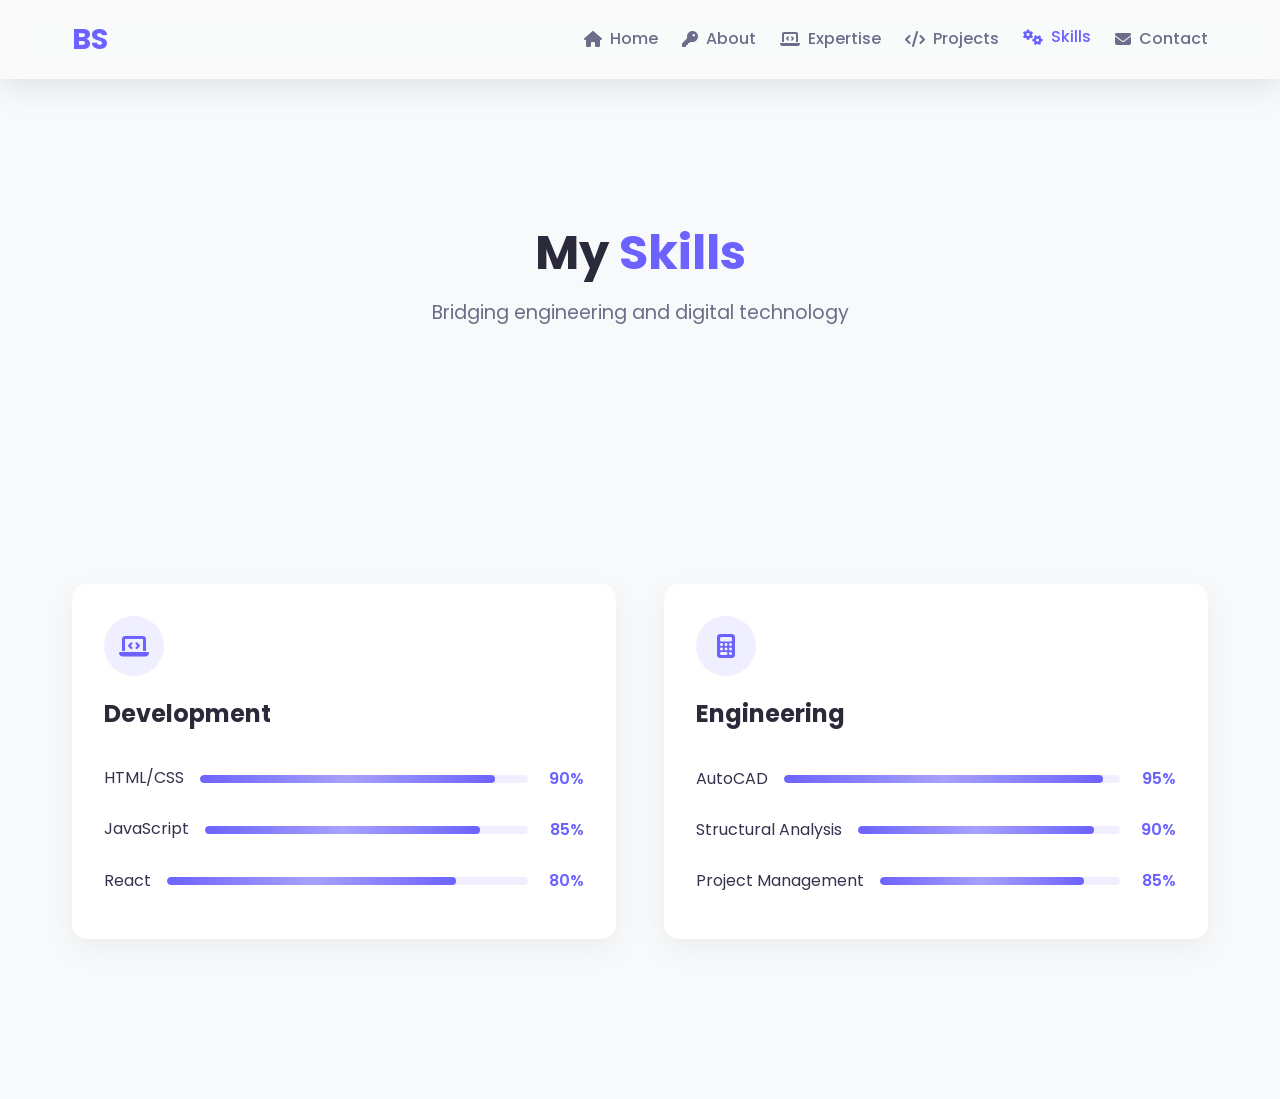
==== My portfolio/skills.html @ 65d7dfe2 "initial upload" ====
<!DOCTYPE html>
<html lang="en">
<head>
  <meta charset="UTF-8">
  <meta name="viewport" content="width=device-width, initial-scale=1.0">
  <title>My Skills | Blessing's Portfolio</title>
  <link href="https://fonts.googleapis.com/css2?family=Poppins:wght@300;400;600;700&display=swap" rel="stylesheet">
  <link rel="stylesheet" href="https://cdnjs.cloudflare.com/ajax/libs/font-awesome/6.4.0/css/all.min.css">
  <link rel="stylesheet" href="navigation.css">
  <link rel="stylesheet" href="skills.css">
</head>
<body>
  <!-- Navigation -->
  <nav class="glass-nav">
    <div class="nav-container">
      <a href="index.html" class="logo">BS</a>
      <ul class="nav-links">
        <li><a href="index.html" class="nav-link"><i class="fas fa-home"></i> Home</a></li>
        <li><a href="about.html" class="nav-link"><i class="fas fa-key"></i> About</a></li>
        <li><a href="expertise.html" class="nav-link"><i class="fas fa-laptop-code"></i> Expertise</a></li>
        <li><a href="projects.html" class="nav-link"><i class="fas fa-code"></i> Projects</a></li>
        <li><a href="skills.html" class="nav-link active"><i class="fas fa-cogs"></i> Skills</a></li>
        <li><a href="contact.html" class="nav-link"><i class="fas fa-envelope"></i> Contact</a></li>
      </ul>
      <button class="menu-toggle">
        <i class="fas fa-bars"></i>
      </button>
    </div>
  </nav>

  <!-- Skills Section -->
  <main class="skills-page">
    <section class="skills-hero">
      <h1>My <span>Skills</span></h1>
      <p>Bridging engineering and digital technology</p>
    </section>

    <section class="skills-container">
      <!-- Development Skills -->
      <div class="skills-category">
        <div class="card-icon">
          <i class="fas fa-laptop-code"></i>
        </div>
        <h3>Development</h3>
        <ul class="skills-list">
          <li>
            <div class="progress-container">
              <span>HTML/CSS</span>
              <div class="progress-track">
                <div class="progress-bar" style="width: 90%;"></div>
              </div>
              <span class="percent">90%</span>
            </div>
          </li>
          <li>
            <div class="progress-container">
              <span>JavaScript</span>
              <div class="progress-track">
                <div class="progress-bar" style="width: 85%;"></div>
              </div>
              <span class="percent">85%</span>
            </div>
          </li>
          <li>
            <div class="progress-container">
              <span>React</span>
              <div class="progress-track">
                <div class="progress-bar" style="width: 80%;"></div>
              </div>
              <span class="percent">80%</span>
            </div>
          </li>
        </ul>
      </div>

      <!-- Engineering Skills -->
      <div class="skills-category">
        <div class="card-icon">
          <i class="fas fa-calculator"></i>
        </div>
        <h3>Engineering</h3>
        <ul class="skills-list">
          <li>
            <div class="progress-container">
              <span>AutoCAD</span>
              <div class="progress-track">
                <div class="progress-bar" style="width: 95%;"></div>
              </div>
              <span class="percent">95%</span>
            </div>
          </li>
          <li>
            <div class="progress-container">
              <span>Structural Analysis</span>
              <div class="progress-track">
                <div class="progress-bar" style="width: 90%;"></div>
              </div>
              <span class="percent">90%</span>
            </div>
          </li>
          <li>
            <div class="progress-container">
              <span>Project Management</span>
              <div class="progress-track">
                <div class="progress-bar" style="width: 85%;"></div>
              </div>
              <span class="percent">85%</span>
            </div>
          </li>
        </ul>
      </div>
    </section>
  </main>

  <script src="skills.js"></script>
</body>
</html>
---- My portfolio/navigation.css ----
:root {
  --primary: #6C63FF;
  --primary-light: #8B85FF;
  --secondary: #4D4C72;
  --dark: #2A2A3B;
  --light: #F8F9FA;
  --accent: #FF6584;
  --accent-light: #FF8FA3;
  --text: #33334D;
  --text-light: #6D6D8A;
  --white: #FFFFFF;
  --black: #000000;
  --glass: rgba(255, 255, 255, 0.15);
  --glass-border: rgba(255, 255, 255, 0.2);
  --shadow: 0 8px 32px rgba(0, 0, 0, 0.1);
  --transition: all 0.3s cubic-bezier(0.25, 0.8, 0.25, 1);
}

* {
  margin: 0;
  padding: 0;
  box-sizing: border-box;
}

body {
  font-family: 'Poppins', sans-serif;
  line-height: 1.6;
  color: var(--text);
  background-color: var(--light);
  overflow-x: hidden;
}

.container {
  width: 90%;
  max-width: 1200px;
  margin: 0 auto;
  padding: 0 20px;
}

section {
  padding: 6rem 0;
}

h1, h2, h3, h4 {
  font-weight: 700;
  line-height: 1.2;
  color: var(--dark);
}

.btn {
  display: inline-block;
  padding: 0.8rem 1.8rem;
  border-radius: 50px;
  font-weight: 600;
  text-align: center;
  cursor: pointer;
  transition: var(--transition);
  border: none;
}

.btn-primary {
  background: var(--primary);
  color: var(--white);
}

.btn-primary:hover {
  background: var(--primary-light);
  transform: translateY(-3px);
  box-shadow: 0 10px 20px rgba(108, 99, 255, 0.3);
}

.glass-nav.scrolled .nav-links a {
  color: var(--white);
}

.glass-nav.scrolled .menu-toggle {
  color: var(--white);
}

.project-card,
.skill-bar {
  opacity: 0;
  transform: translateY(20px);
  transition: all 0.5s ease;
}

/* NAVIGATION STYLES */
.glass-nav {
  position: fixed;
  top: 0;
  width: 100%;
  background: var(--glass);
  backdrop-filter: blur(10px);
  border-bottom: 1px solid var(--glass-border);
  box-shadow: var(--shadow);
  z-index: 999;
  transition: var(--transition);
}

.nav-container {
  display: flex;
  justify-content: space-between;
  align-items: center;
  padding: 1rem 2rem;
  max-width: 1200px;
  margin: auto;
}

.logo {
  font-size: 1.8rem;
  font-weight: 700;
  color: var(--primary);
  text-decoration: none;
  transition: var(--transition);
}

.logo:hover {
  color: var(--primary-light);
}

.nav-links {
  display: flex;
  gap: 1.5rem;
  list-style: none;
}

.nav-link {
  text-decoration: none;
  font-weight: 500;
  color: var(--text-light);
  transition: var(--transition);
  display: flex;
  align-items: center;
  gap: 0.5rem;
  padding: 0.5rem 0;
}

.nav-link:hover,
.nav-link.active {
  color: var(--primary);
  transform: translateY(-2px);
}

.menu-toggle {
  display: none;
  background: none;
  border: none;
  color: var(--primary);
  cursor: pointer;
  transition: var(--transition);
  z-index: 1001;
  width: 40px;
  height: 40px;
  justify-content: center;
  align-items: center;
}

.menu-toggle i {
  font-size: 1.8rem;
}

/* Mobile Styles */
@media screen and (max-width: 768px) {
  .nav-links {
    position: fixed;
    top: 0;
    left: 0;
    width: 100%;
    height: 100vh;
    flex-direction: column;
    background: var(--dark);
    backdrop-filter: blur(12px);
    padding: 6rem 2rem 2rem;
    transform: translateX(-100%);
    transition: transform 0.4s ease, opacity 0.3s ease;
    z-index: 998;
    justify-content: flex-start;
    gap: 0;
  }

  .nav-links.active {
    transform: translateX(0);
  }

  .nav-link {
    padding: 1.5rem 0;
    font-size: 1.2rem;
    width: 100%;
    justify-content: center;
    border-bottom: 1px solid var(--glass-border);
    color: var(--white);
  }

  .nav-link:hover,
  .nav-link.active {
    color: var(--accent-light);
  }

  .menu-toggle {
    display: flex;
    position: relative;
  }

  .menu-toggle .fa-bars {
    display: block;
    transition: opacity 0.3s ease;
  }

  .menu-toggle .fa-times {
    position: absolute;
    opacity: 0;
    transition: opacity 0.3s ease;
  }

  .menu-toggle.active .fa-bars {
    opacity: 0;
  }

  .menu-toggle.active .fa-times {
    opacity: 1;
  }

  .glass-nav.scrolled .nav-links a {
    color: var(--white);
  }
}

/* Back to Top Button */
.back-to-top {
  position: fixed;
  bottom: -50px;
  right: 20px;
  width: 50px;
  height: 50px;
  background: var(--primary);
  color: white;
  border-radius: 50%;
  display: flex;
  align-items: center;
  justify-content: center;
  cursor: pointer;
  transition: all 0.3s ease;
  z-index: 99;
  opacity: 0;
}

.back-to-top.active {
  bottom: 20px;
  opacity: 1;
}

.back-to-top:hover {
  background: var(--primary-light);
  transform: translateY(-3px);
}
---- My portfolio/skills.css ----
/* skills.css */
@import url('base.css');

.skills-page {
  padding: 8rem 2rem 4rem;
  max-width: 1200px;
  margin: 0 auto;
  background: var(--light);
}

.skills-hero {
  text-align: center;
  margin-bottom: 4rem;
}

.skills-hero h1 {
  font-size: 3rem;
  margin-bottom: 1rem;
  color: var(--dark);
}

.skills-hero h1 span {
  color: var(--primary);
}

.skills-hero p {
  color: var(--text-light);
  font-size: 1.2rem;
  max-width: 700px;
  margin: 0 auto;
}

.skills-container {
  display: grid;
  grid-template-columns: repeat(auto-fit, minmax(300px, 1fr));
  gap: 3rem;
  margin-top: 3rem;
}

.skills-category {
  background: var(--white);
  padding: 2rem;
  border-radius: 15px;
  box-shadow: 0 10px 30px rgba(0, 0, 0, 0.05);
  transition: transform 0.3s ease;
}

.skills-category:hover {
  transform: translateY(-5px);
}

.card-icon {
  width: 60px;
  height: 60px;
  background: rgba(108, 99, 255, 0.1);
  border-radius: 50%;
  display: flex;
  align-items: center;
  justify-content: center;
  margin-bottom: 1.5rem;
}

.card-icon i {
  font-size: 1.5rem;
  color: var(--primary);
}

.skills-category h3 {
  font-size: 1.5rem;
  margin-bottom: 1.5rem;
  color: var(--dark);
}

.skills-list {
  list-style: none;
  padding: 0;
  margin: 0;
}

.skills-list li {
  padding: 0.8rem 0;
}

.progress-container {
  display: flex;
  align-items: center;
  gap: 1rem;
  width: 100%;
}

.progress-track {
  flex-grow: 1;
  height: 8px;
  background: rgba(108, 99, 255, 0.1);
  border-radius: 4px;
  overflow: hidden;
}

.progress-bar {
  height: 100%;
  background: var(--primary);
  border-radius: 4px;
  position: relative;
  transition: width 1.5s ease-in-out;
}

.progress-bar::after {
  content: '';
  position: absolute;
  top: 0;
  left: 0;
  right: 0;
  bottom: 0;
  background: linear-gradient(90deg, transparent, rgba(255, 255, 255, 0.4), transparent);
  animation: progress-shine 2s infinite;
}

.progress-container .percent {
  color: var(--primary);
  font-weight: 600;
  min-width: 40px;
  text-align: right;
}

@keyframes progress-shine {
  0% { transform: translateX(-100%); }
  100% { transform: translateX(100%); }
}

@media (max-width: 768px) {
  .skills-page {
    padding: 6rem 1.5rem 3rem;
  }
  
  .skills-container {
    grid-template-columns: 1fr;
    gap: 2rem;
  }
}

@media (max-width: 480px) {
  .skills-page {
    padding: 5rem 1rem 2rem;
  }
  
  .skills-hero h1 {
    font-size: 2.5rem;
  }
}
/* Add these rules to your existing skills.css */
.progress-bar {
  /* Remove any initial width: 0 declarations */
  transition: width 1.2s cubic-bezier(0.65, 0, 0.35, 1);
}

/* Prevent flash of empty bars */
.skills-container {
  opacity: 0;
  animation: fadeIn 0.5s ease-out forwards;
  animation-delay: 0.3s;
}

@keyframes fadeIn {
  to { opacity: 1; }
}
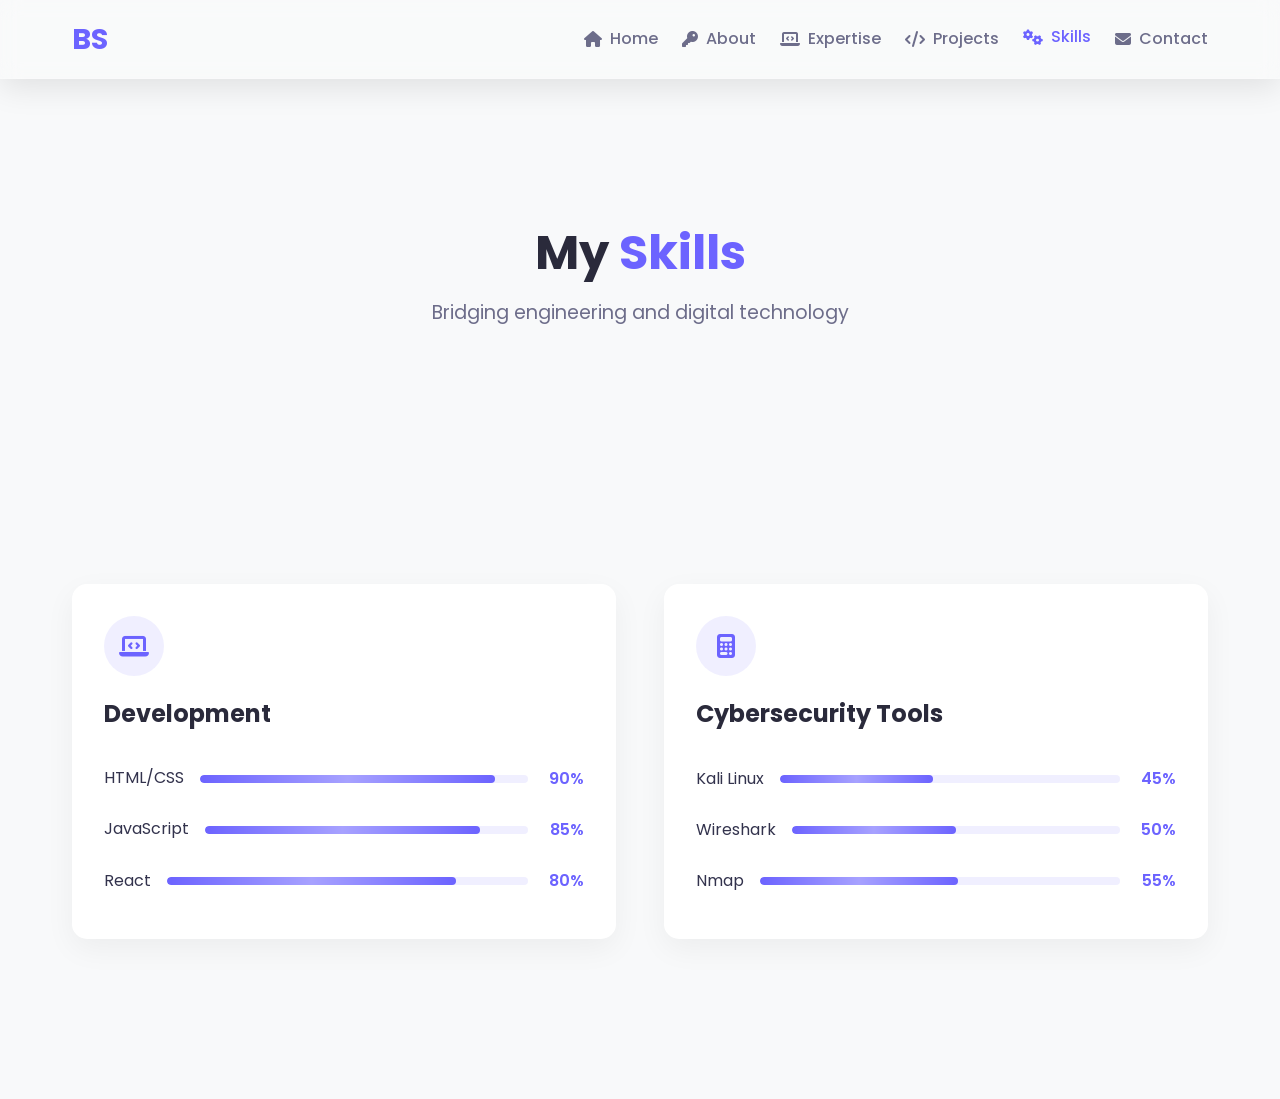
==== commit e51f7284: "Update skills.html" ====
--- a/My portfolio/skills.html
+++ b/My portfolio/skills.html
@@ -78,33 +78,33 @@
         <div class="card-icon">
           <i class="fas fa-calculator"></i>
         </div>
-        <h3>Engineering</h3>
+        <h3>Cybersecurity Tools</h3>
         <ul class="skills-list">
           <li>
             <div class="progress-container">
-              <span>AutoCAD</span>
+              <span>Kali Linux</span>
               <div class="progress-track">
-                <div class="progress-bar" style="width: 95%;"></div>
+                <div class="progress-bar" style="width: 45%;"></div>
               </div>
-              <span class="percent">95%</span>
+              <span class="percent">45%</span>
             </div>
           </li>
           <li>
             <div class="progress-container">
-              <span>Structural Analysis</span>
+              <span>Wireshark</span>
               <div class="progress-track">
-                <div class="progress-bar" style="width: 90%;"></div>
+                <div class="progress-bar" style="width: 50%;"></div>
               </div>
-              <span class="percent">90%</span>
+              <span class="percent">50%</span>
             </div>
           </li>
           <li>
             <div class="progress-container">
-              <span>Project Management</span>
+              <span>Nmap</span>
               <div class="progress-track">
-                <div class="progress-bar" style="width: 85%;"></div>
+                <div class="progress-bar" style="width: 55%;"></div>
               </div>
-              <span class="percent">85%</span>
+              <span class="percent">55%</span>
             </div>
           </li>
         </ul>
@@ -114,4 +114,4 @@
 
   <script src="skills.js"></script>
 </body>
-</html>+</html>
